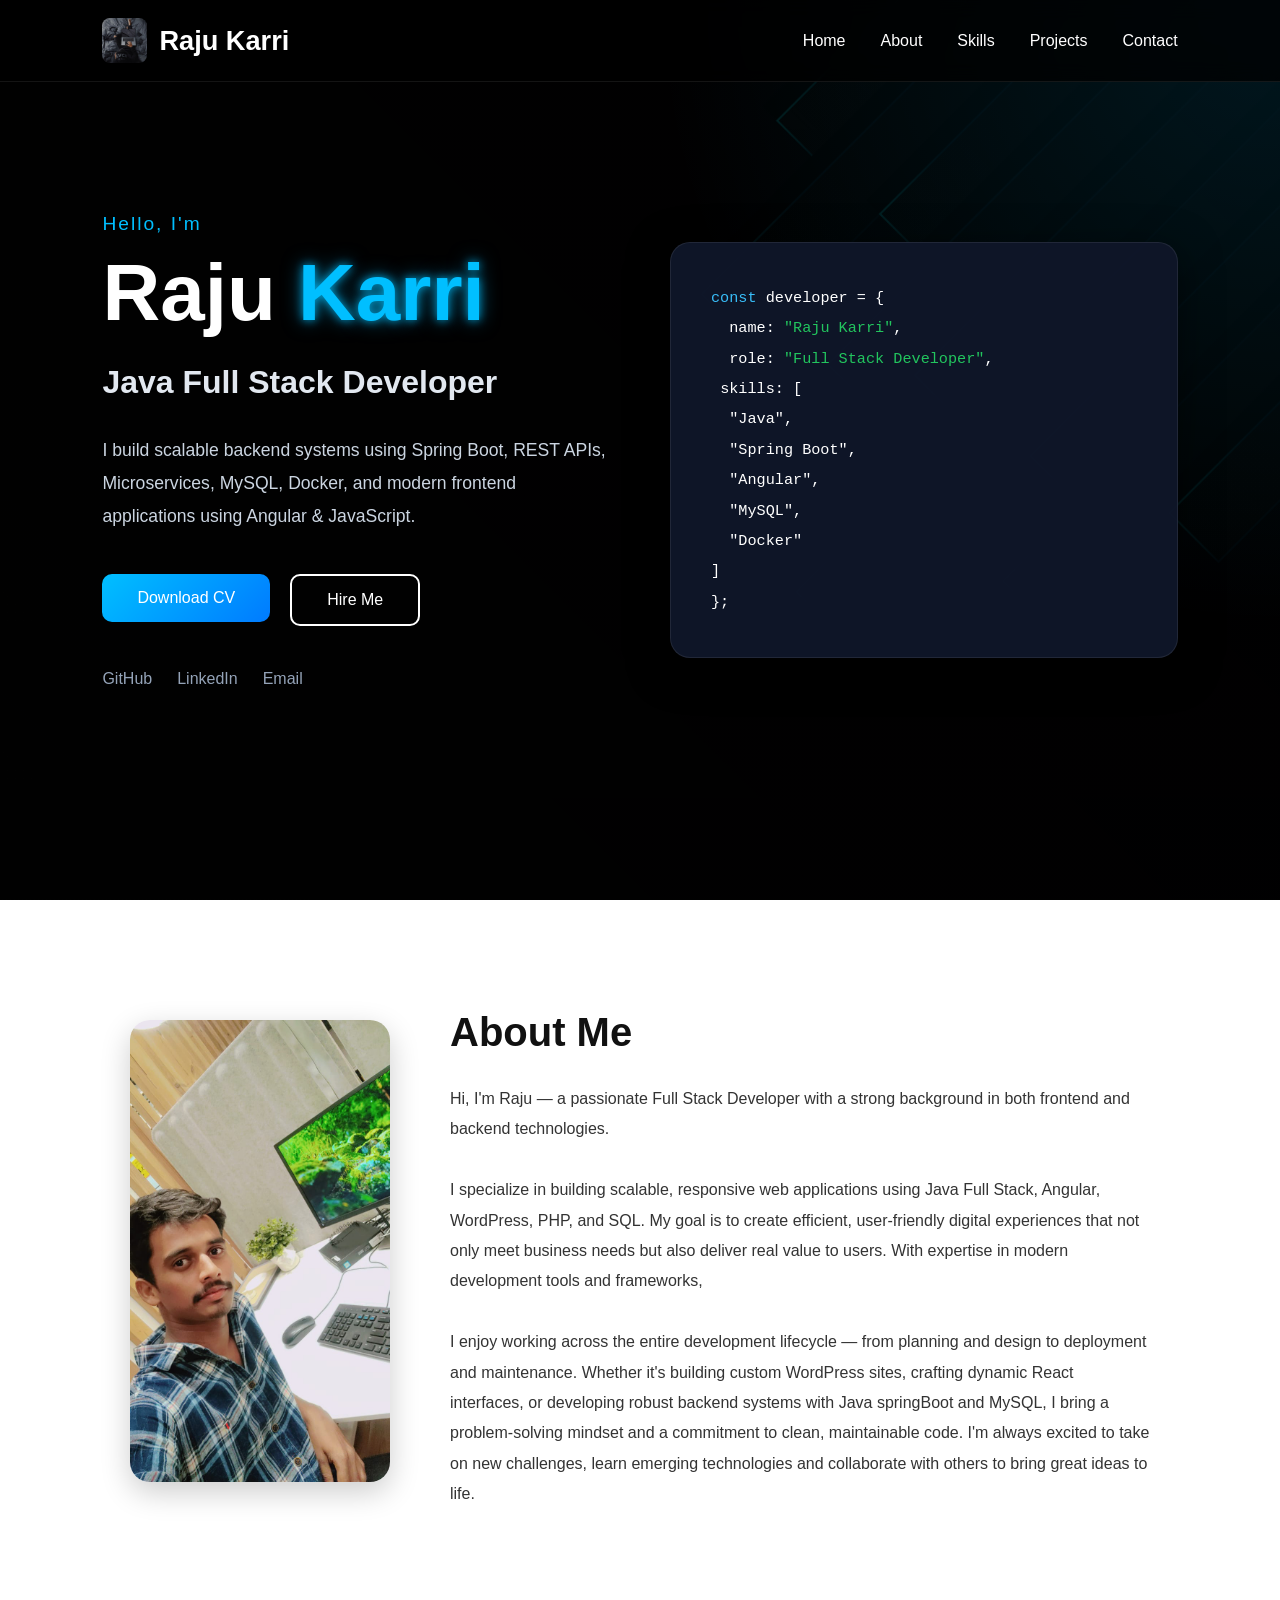
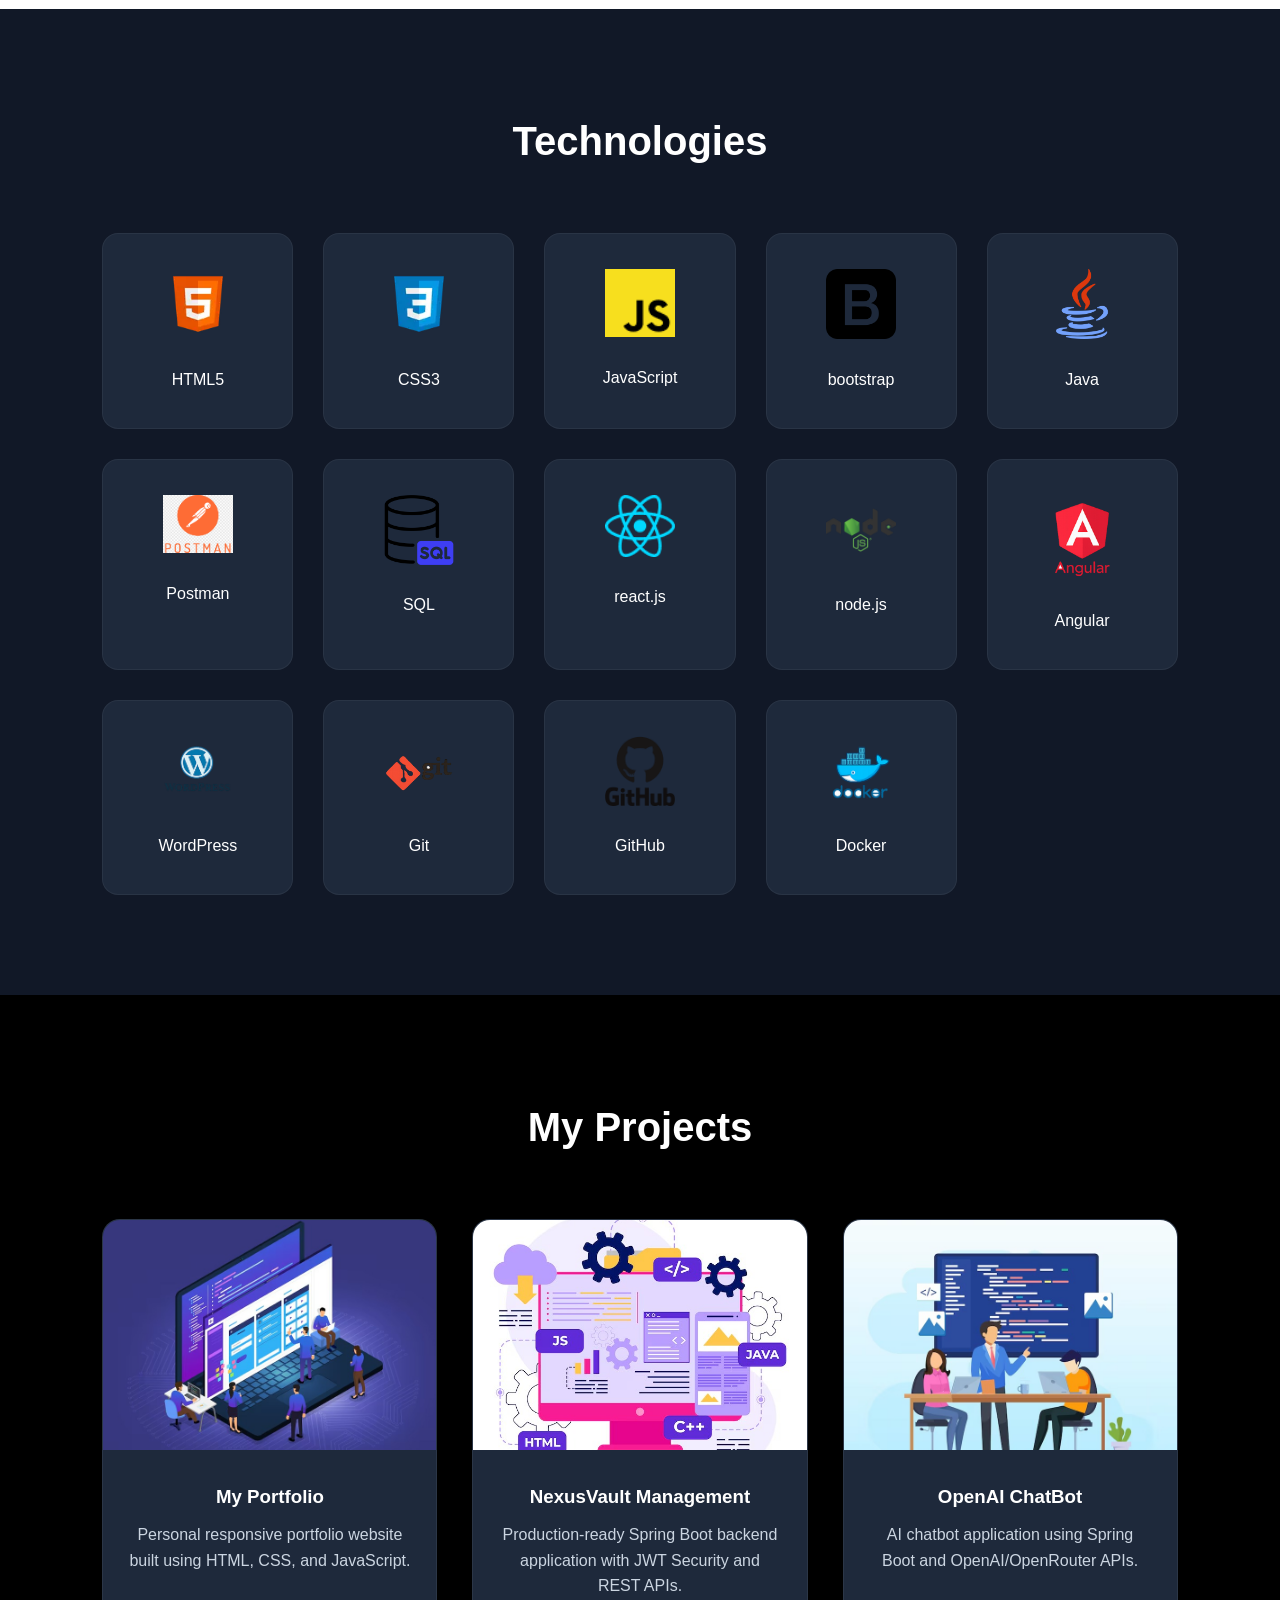
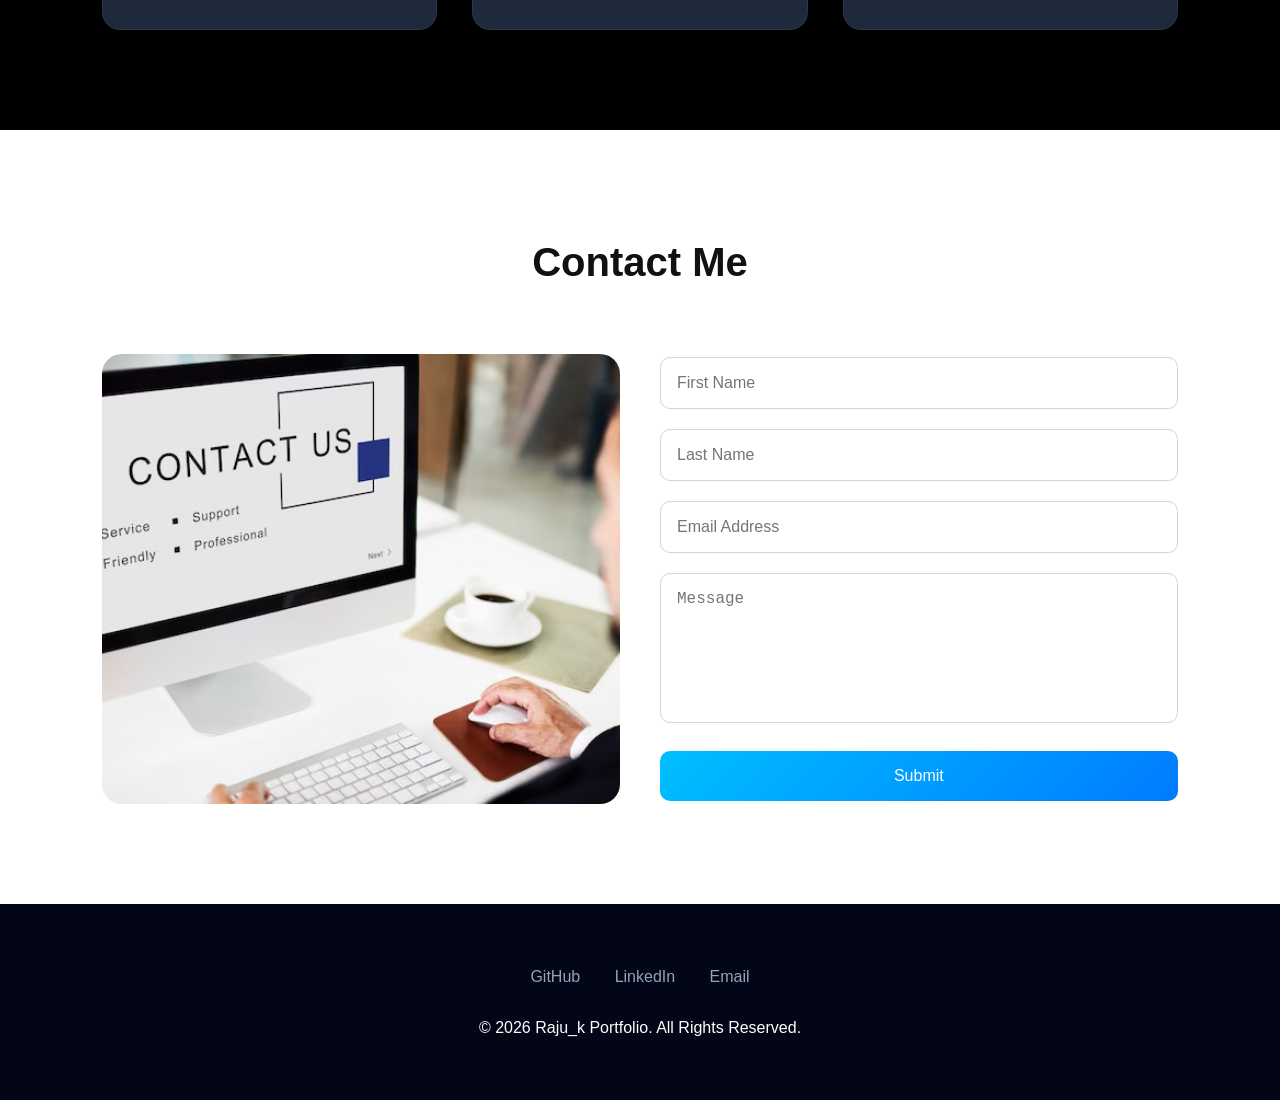
==== index.html @ 3a4597a0 "Rename Portfolio.html to index.html" ====
<!-- index.html -->
<!DOCTYPE html>
<html lang="en">
<head>
  <meta charset="UTF-8" />
  <meta name="viewport" content="width=device-width, initial-scale=1.0"/>
  <title>MyWebsite</title>
 
  <link rel="icon" type="image/x-icon" href="images/Raju bike.jpg">
  <link rel="stylesheet" href="Portfolio.css">
</head>

<body>

  <!-- HEADER -->
  <header class="main-header">

    <div class="logo-container">
      <img src="images/lappy2.jpeg" alt="Logo" class="logo">
      <h1 class="site-name">Raju Karri</h1>
    </div>
<!-- ADD INSIDE HEADER -->

<div class="menu-toggle" id="menu-toggle">
    ☰
</div>
    <nav class="navbar">
      <ul class="nav-links">
        <li><a href="#home">Home</a></li>
        <li><a href="#about">About</a></li>
        <li><a href="#skills">Skills</a></li>
        <li><a href="#projects">Projects</a></li>
        <li><a href="#contact">Contact</a></li>
      </ul>
    </nav>

  </header>

  <!-- HERO SECTION -->
  <!-- PROFESSIONAL HERO SECTION -->

<section class="hero-section" id="home">

    <div class="hero-overlay"></div>

    <div class="hero-container">

        <!-- LEFT CONTENT -->

        <div class="hero-left">

            <p class="intro-text">
                Hello, I'm
            </p>

            <h1 class="hero-title">
                Raju <span>Karri</span>
            </h1>

            <h2 class="hero-role">
                Java Full Stack Developer
            </h2>

            <p class="hero-description">

                I build scalable backend systems using
                Spring Boot, REST APIs, Microservices,
                MySQL, Docker, and modern frontend applications
                using Angular & JavaScript.

            </p>

            <!-- BUTTONS -->

            <div class="hero-buttons">

                <a href="images/Raju Karri.pdf" target="_blank">

                    <button class="btn-primary">
                        Download CV
                    </button>

                </a>

                <a href="#contact">

                    <button class="btn-secondary">
                        Hire Me
                    </button>

                </a>

            </div>

            <!-- SOCIAL LINKS -->

            <div class="hero-socials">

                <a href="https://github.com/raju7k" target="_blank">
                    GitHub
                </a>

                <a href="https://linkedin.com/in/rajuk777" target="_blank">
                    LinkedIn
                </a>

                <a href="mailto:karriraju777@example.com">
                    Email
                </a>

            </div>

        </div>

        <!-- RIGHT IMAGE -->

        <div class="hero-right">

            <div class="developer-card">

<pre>
<span class="code-blue">const</span> developer = {
  name: <span class="code-green">"Raju Karri"</span>,
  role: <span class="code-green">"Full Stack Developer"</span>,
 skills: [
  "Java",
  "Spring Boot",
  "Angular",
  "MySQL",
  "Docker"
]
};
</pre>

            </div>

        </div>

    </div>

</section>

  <!-- ABOUT -->
  <section class="about-section" id="about">
    
    <div class="about-container">

      <div class="passport-photo">
        <img src="images/Raju dp.jpg" alt="Raju Photo">
      </div>

      <div class="about-text" >

       <h2>About Me</h2>

        <p> Hi, I'm Raju — a passionate Full Stack Developer with a strong background in both frontend and backend technologies.<br><br> 
        I specialize in building scalable, responsive web applications using Java Full Stack, Angular, WordPress, PHP, and SQL. My goal is to create efficient, user-friendly digital experiences that not only meet business needs but also deliver real value to users.
       With expertise in modern development tools and frameworks, <br><br>I enjoy working across the entire development lifecycle — from planning and design to deployment and maintenance. Whether it's building custom WordPress sites, crafting dynamic React interfaces, or developing robust backend systems with Java  springBoot and MySQL, 
       I bring a problem-solving mindset and a commitment to clean, maintainable code. I'm always excited to take on new challenges, learn emerging technologies and collaborate with others to bring great ideas to life.</p>

      </div>

    </div>

  </section>

  <!-- SKILLS -->
  <section class="skills-section" id="skills">

    <h2>Technologies</h2>

    <div class="icon-grid">

      <div class="icon-item">
        <img src="images/html.png" alt="">
        <p>HTML5</p>
      </div>

      <div class="icon-item">
        <img src="images/css.png" alt="">
        <p>CSS3</p>
      </div>

      <div class="icon-item">
        <img src="images/js.png" alt="">
        <p>JavaScript</p>
      </div>

      <div class="icon-item">
        <img src="images/bootstrap.png" alt="">
        <p>bootstrap</p>
      </div>


      <div class="icon-item">
        <img src="images/java.png" alt="">
        <p>Java</p>
      </div>

       <div class="icon-item">
        <img src="images/post.png" alt="">
        <p>Postman</p>
      </div>
      
      <div class="icon-item">
        <img src="images/sql.png" alt="">
        <p>SQL</p>
      </div>
        <div class="icon-item">
        <img src="images/react.png" alt="">
        <p>react.js</p>
      </div>
        <div class="icon-item">
        <img src="images/node.png" alt="">
        <p>node.js</p>
      </div>

       <div class="icon-item">
        <img src="images/Angular.png" alt="">
        <p>Angular</p>
      </div>

        <div class="icon-item">
        <img src="images/wordpress.png" alt="">
        <p>WordPress</p>
      </div>
        <div class="icon-item">
        <img src="images/git.png" alt="">
        <p>Git</p>
      </div>

      <div class="icon-item">
        <img src="images/github.png" alt="">
        <p>GitHub</p>
      </div>

      <div class="icon-item">
        <img src="images/docker.png" alt="">
        <p>Docker</p>
      </div>

       

    </div>

  </section>

  <!-- PROJECTS -->
  <section class="project-section" id="projects">

    <h2>My Projects</h2>

    <div class="project-grid">

      <!-- PROJECT 1 -->
      <div class="project-card">

        <img src="images/TeamUI.jpg" alt="Portfolio">

        <h3>
          <a href="https://github.com/raju7k/rajuk" target="_blank">
            My Portfolio
          </a>
        </h3>

        <p>
          Personal responsive portfolio website built using
          HTML, CSS, and JavaScript.
        </p>

      </div>

      <!-- PROJECT 2 -->
      <div class="project-card">

        <img src="images/webDev.jpg" alt="NexusVault">

        <h3>
          <a href="https://github.com/raju7k/nexusVault" target="_blank">
            NexusVault Management
          </a>
        </h3>

        <p>
          Production-ready Spring Boot backend application
          with JWT Security and REST APIs.
        </p>

      </div>

      <!-- PROJECT 3 -->
      <div class="project-card">

        <img src="images/progDev.jpg" alt="ChatBot">

        <h3>
          <a href="https://github.com/raju7k/nexusVault" target="_blank">
            OpenAI ChatBot
          </a>
        </h3>

        <p>
          AI chatbot application using Spring Boot and
          OpenAI/OpenRouter APIs.
        </p>

      </div>

    </div>

  </section>

  <!-- CONTACT -->
  <section class="contact-section" id="contact">

    <h2>Contact Me</h2>

    <div class="contact-container">

      <div class="image-container"></div>

      <div class="form-container">

        <form id="contactForm">

         <input type="text" id="firstName" placeholder="First Name" required>
         <input type="text" id="lastName" placeholder="Last Name" required>
         <input type="email" id="email" placeholder="Email Address" required>
         <textarea id="message" placeholder="Message"></textarea>
          <button type="submit">Submit</button>

        </form>

      </div>

    </div>

  </section>

  <!-- FOOTER -->
  <footer>

    <div class="social-links">

      <a href="https://github.com/raju7k" target="_blank">
        GitHub
      </a>

      <a href="https://linkedin.com/in/rajuk777" target="_blank">
        LinkedIn
      </a>

      <a href="mailto:karriraju777@example.com">
        Email
      </a>

    </div>

    <p>
      © 2026 Raju_k Portfolio. All Rights Reserved.
    </p>

  </footer>
<script src="contact.js"></script>
</body>
</html>
---- Portfolio.css ----
/* ========================================= */
/* GLOBAL STYLES */
/* ========================================= */

*{
    margin:0;
    padding:0;
    box-sizing:border-box;
}

html{
    scroll-behavior:smooth;
}

body{
    font-family:'Segoe UI',sans-serif;
    line-height:1.6;
    background:#0f172a;
    color:#ffffff;
    overflow-x:hidden;
}

/* ========================================= */
/* HEADER */
/* ========================================= */

.main-header{

    position:fixed;
    top:0;
    left:0;

    width:100%;

    z-index:1000;

    display:flex;
    justify-content:space-between;
    align-items:center;

    padding:18px 8%;

    background:rgba(0,0,0,0.75);

    backdrop-filter:blur(10px);

    border-bottom:1px solid rgba(255,255,255,0.08);
}

.logo-container{
    display:flex;
    align-items:center;
}

.logo{
    width:45px;
    height:45px;
    object-fit:cover;
    border-radius:8px;
    margin-right:12px;
}

.site-name{
    color:white;
    font-size:1.7rem;
    font-weight:700;
}

.nav-links{
    display:flex;
    list-style:none;
    gap:35px;
}

.nav-links a{

    color:white;

    text-decoration:none;

    font-size:1rem;

    transition:0.3s;
}

.nav-links a:hover{
    color:#00bfff;
}

/* ========================================= */
/* MOBILE MENU */
/* ========================================= */

.menu-toggle{
    display:none;
    font-size:2rem;
    color:white;
    cursor:pointer;
}

/* ========================================= */
/* HERO SECTION */
/* ========================================= */

.hero-section{

    position:relative;

    min-height:100vh;

    display:flex;
    justify-content:center;
    align-items:center;

    overflow:hidden;

    background:
    linear-gradient(rgba(0,0,0,0.88),
    rgba(0,0,0,0.92)),
    url('images/bg.jpg');

    background-size:cover;
    background-position:center;

    padding:120px 8%;
}

.hero-overlay{

    position:absolute;
    inset:0;

    background:
    radial-gradient(circle at top right,
    rgba(0,191,255,0.12),
    transparent 40%);
}

.hero-container{

    position:relative;
    z-index:2;

    width:100%;
    max-width:1400px;

    display:flex;
    justify-content:space-between;
    align-items:center;

    gap:60px;

    margin:auto;
}

/* LEFT SIDE */

.hero-left{

    flex:1;

    max-width:650px;
}

.intro-text{

    color:#00bfff;

    font-size:1.2rem;

    margin-bottom:10px;

    letter-spacing:2px;
}

.hero-title{

    font-size:5rem;

    font-weight:800;

    line-height:1.1;

    color:white;
}

.hero-title span{

    color:#00bfff;

    text-shadow:
    0 0 10px rgba(0,191,255,0.8),
    0 0 20px rgba(0,191,255,0.5);
}

.hero-role{

    font-size:2rem;

    margin-top:20px;

    color:#e2e8f0;
}

.hero-description{

    margin-top:25px;

    line-height:1.9;

    color:#cbd5e1;

    font-size:1.1rem;
}

/* HERO BUTTONS */

.hero-buttons{

    margin-top:40px;

    display:flex;

    gap:20px;

    flex-wrap:wrap;
}

.btn-primary,
.btn-secondary{

    padding:15px 35px;

    border-radius:10px;

    border:none;

    cursor:pointer;

    font-size:1rem;

    transition:0.3s;
}

.btn-primary{

    background:linear-gradient(
    135deg,
    #00bfff,
    #007bff);

    color:white;
}

.btn-primary:hover{

    transform:translateY(-3px);

    box-shadow:
    0 10px 25px rgba(0,191,255,0.3);
}

.btn-secondary{

    background:transparent;

    border:2px solid white;

    color:white;
}

.btn-secondary:hover{

    background:white;

    color:black;
}

/* SOCIAL LINKS */

.hero-socials{

    margin-top:40px;

    display:flex;

    gap:25px;

    flex-wrap:wrap;
}

.hero-socials a{

    color:#94a3b8;

    text-decoration:none;

    transition:0.3s;
}

.hero-socials a:hover{
    color:#00bfff;
}

/* RIGHT SIDE */

.hero-right{

    flex:1;

    display:flex;

    justify-content:center;
    align-items:center;
}

/* CODE CARD */

.developer-card{

    width:100%;

    max-width:520px;

    background:rgba(15,23,42,0.95);

    border:1px solid rgba(255,255,255,0.08);

    border-radius:20px;

    padding:40px;

    overflow-x:auto;

    box-shadow:
    0 10px 40px rgba(0,0,0,0.5);

    animation:floatCard 4s ease-in-out infinite;
}

@keyframes floatCard{

    0%{
        transform:translateY(0px);
    }

    50%{
        transform:translateY(-10px);
    }

    100%{
        transform:translateY(0px);
    }
}

.developer-card pre{

    margin:0;

    white-space:pre-wrap;

    word-break:break-word;

    color:white;

    font-size:0.95rem;

    line-height:2;

    font-family:Consolas, monospace;
}

.code-blue{
    color:#38bdf8;
}

.code-green{
    color:#22c55e;
}

/* ========================================= */
/* ABOUT SECTION */
/* ========================================= */

.about-section{

    padding:100px 8%;

    background:#ffffff;

    color:#111;
}

.about-container{

    display:flex;
    justify-content:center;
    align-items:center;

    gap:60px;

    flex-wrap:wrap;
}

.passport-photo img{

    width:260px;

    border-radius:20px;

    box-shadow:
    0 10px 30px rgba(0,0,0,0.2);
}

.about-text{
    max-width:700px;
}

.about-text h2{

    font-size:2.5rem;

    margin-bottom:20px;
}

.about-text p{

    font-size:1rem;

    line-height:1.9;

    color:#333;
}

/* ========================================= */
/* SKILLS SECTION */
/* ========================================= */

.skills-section{

    padding:100px 8%;

    background:#111827;
}

.skills-section h2{

    text-align:center;

    font-size:2.5rem;

    margin-bottom:60px;
}

.icon-grid{

    display:grid;

    grid-template-columns:
    repeat(auto-fit,minmax(180px,1fr));

    gap:30px;
}

.icon-item{

    background:#1e293b;

    padding:35px 25px;

    border-radius:16px;

    text-align:center;

    transition:0.3s;

    border:1px solid rgba(255,255,255,0.05);
}

.icon-item:hover{

    transform:translateY(-8px);

    background:#0f172a;
}

.icon-item img{

    width:70px;

    margin-bottom:20px;
}

.icon-item p{

    color:white;

    font-size:1rem;
}

/* ========================================= */
/* PROJECT SECTION */
/* ========================================= */

.project-section{

    padding:100px 8%;

    background:#000000;
}

.project-section h2{

    text-align:center;

    font-size:2.5rem;

    margin-bottom:60px;
}

.project-grid{

    display:grid;

    grid-template-columns:
    repeat(auto-fit,minmax(320px,1fr));

    gap:35px;
}

.project-card{

    background:#1e293b;

    border-radius:18px;

    overflow:hidden;

    transition:0.3s;

    border:1px solid rgba(255,255,255,0.06);
}

.project-card:hover{

    transform:translateY(-8px);

    box-shadow:
    0 15px 35px rgba(0,0,0,0.3);
}

.project-card img{

    width:100%;

    height:230px;

    object-fit:cover;
}

.project-card h3{

    text-align:center;

    margin:25px 0 10px;
}

.project-card h3 a{

    color:white;

    text-decoration:none;
}

.project-card h3 a:hover{
    color:#00bfff;
}

.project-card p{

    text-align:center;

    padding:0 25px 30px;

    color:#cbd5e1;
}

/* ========================================= */
/* CONTACT SECTION */
/* ========================================= */

.contact-section{

    padding:100px 8%;

    background:#ffffff;

    color:#111;
}

.contact-section h2{

    text-align:center;

    font-size:2.5rem;

    margin-bottom:60px;
}

.contact-container{

    display:flex;

    gap:40px;

    flex-wrap:wrap;
}

.image-container{

    flex:1;

    min-height:450px;

    background:url('images/contact.jpg');

    background-size:cover;
    background-position:center;

    border-radius:20px;
}

.form-container{

    flex:1;

    display:flex;
    align-items:center;
}

form{
    width:100%;
}

form input,
form textarea{

    width:100%;

    padding:16px;

    margin-bottom:20px;

    border:1px solid #d1d5db;

    border-radius:10px;

    font-size:1rem;
}

form textarea{

    height:150px;

    resize:none;
}

form button{

    width:100%;

    padding:16px;

    border:none;

    border-radius:10px;

    background:linear-gradient(
    135deg,
    #00bfff,
    #007bff);

    color:white;

    font-size:1rem;

    cursor:pointer;

    transition:0.3s;
}

form button:hover{

    transform:translateY(-3px);
}

/* ========================================= */
/* FOOTER */
/* ========================================= */

footer{

    background:#020617;

    color:white;

    text-align:center;

    padding:60px 20px;
}

.social-links{

    margin-bottom:25px;
}

.social-links a{

    color:#94a3b8;

    margin:0 15px;

    text-decoration:none;

    transition:0.3s;
}

.social-links a:hover{
    color:#00bfff;
}

/* ========================================= */
/* RESPONSIVE */
/* ========================================= */

@media(max-width:992px){

    .hero-container{
        flex-direction:column;
        text-align:center;
    }

    .hero-left,
    .hero-right{
        width:100%;
    }

    .hero-buttons{
        justify-content:center;
    }

    .hero-socials{
        justify-content:center;
    }

    .hero-title{
        font-size:3.5rem;
    }

    .hero-role{
        font-size:1.5rem;
    }

    .about-container{
        flex-direction:column;
        text-align:center;
    }

    .contact-container{
        flex-direction:column;
    }
}

@media(max-width:768px){

    .menu-toggle{
        display:block;
    }

    .navbar{

        position:absolute;

        top:80px;
        right:20px;

        width:220px;
    }

    .nav-links{

        display:none;

        flex-direction:column;

        background:#111827;

        padding:20px;

        border-radius:12px;

        gap:20px;
    }

    .main-header:hover .nav-links{
        display:flex;
    }

    .hero-title{
        font-size:2.8rem;
    }

    .hero-role{
        font-size:1.2rem;
    }

    .developer-card pre{
        font-size:0.8rem;
    }

    .skills-section,
    .about-section,
    .project-section,
    .contact-section{
        padding:80px 20px;
    }
}
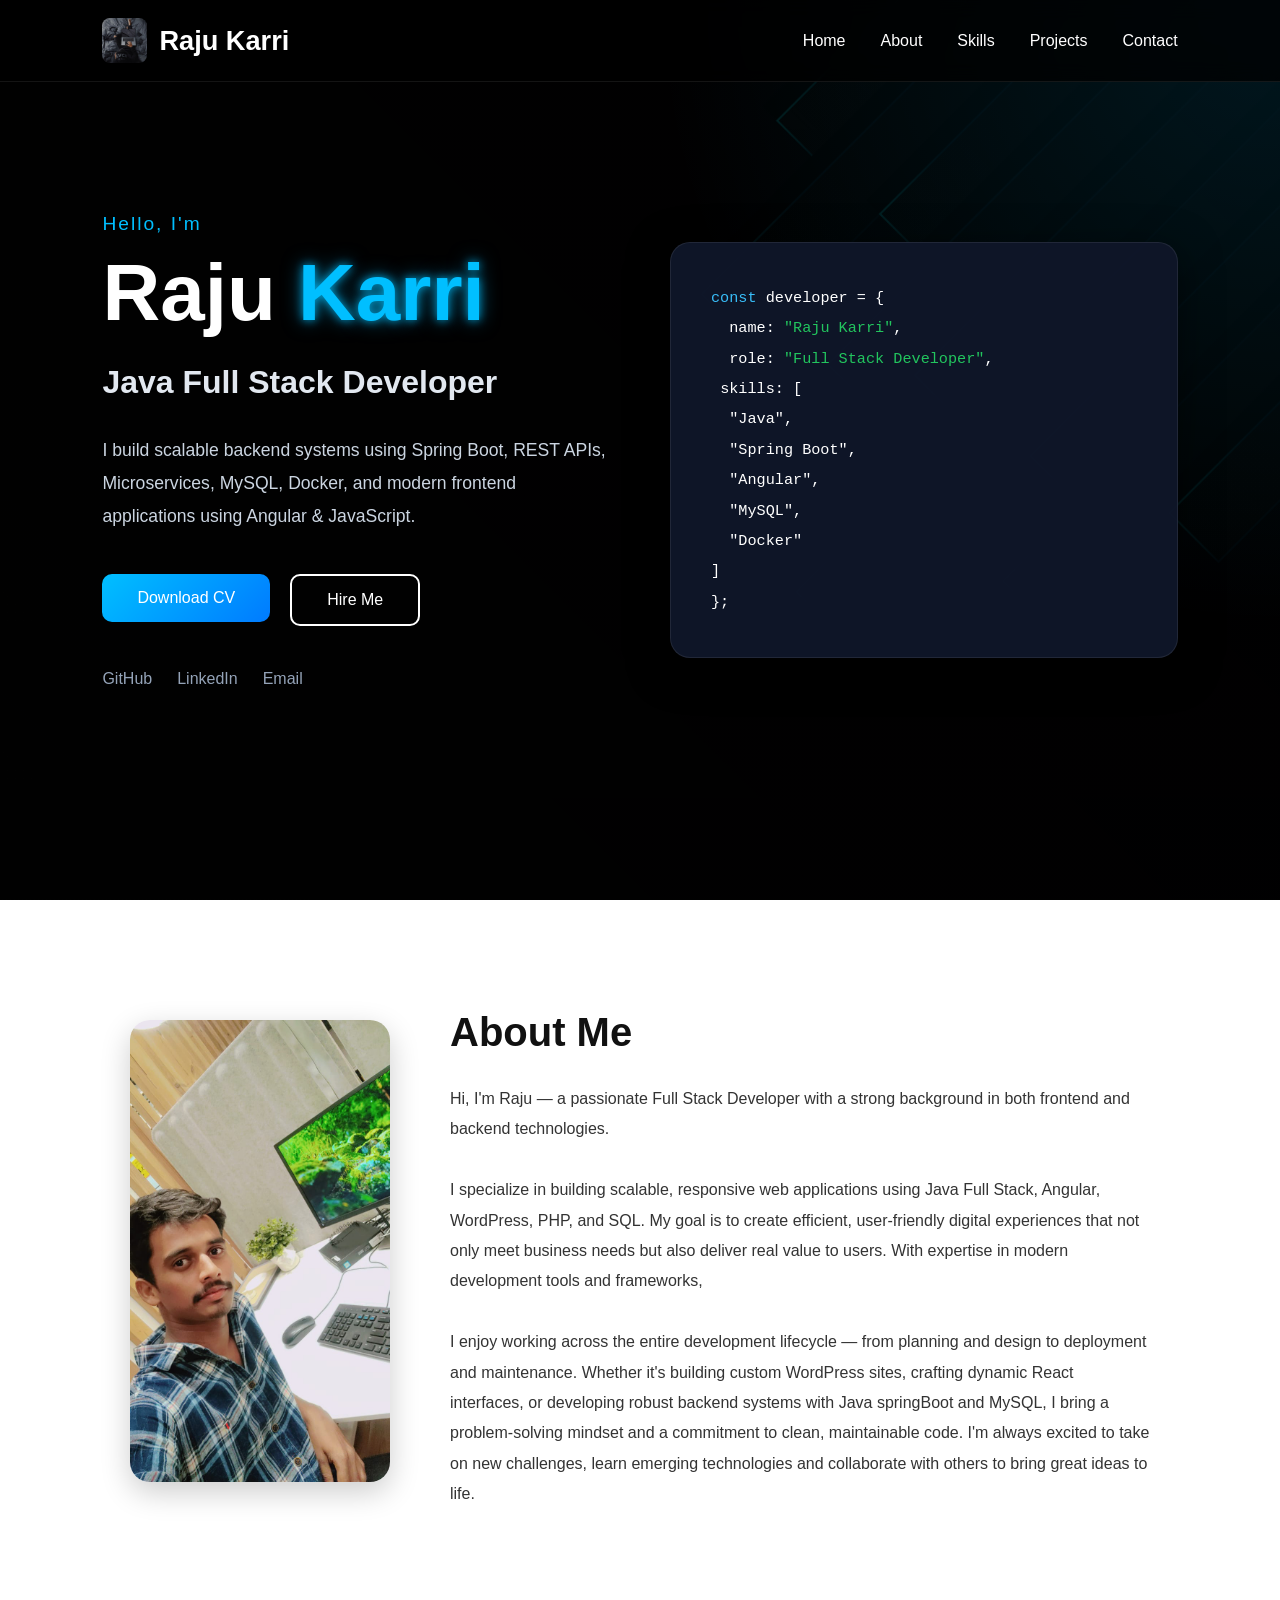
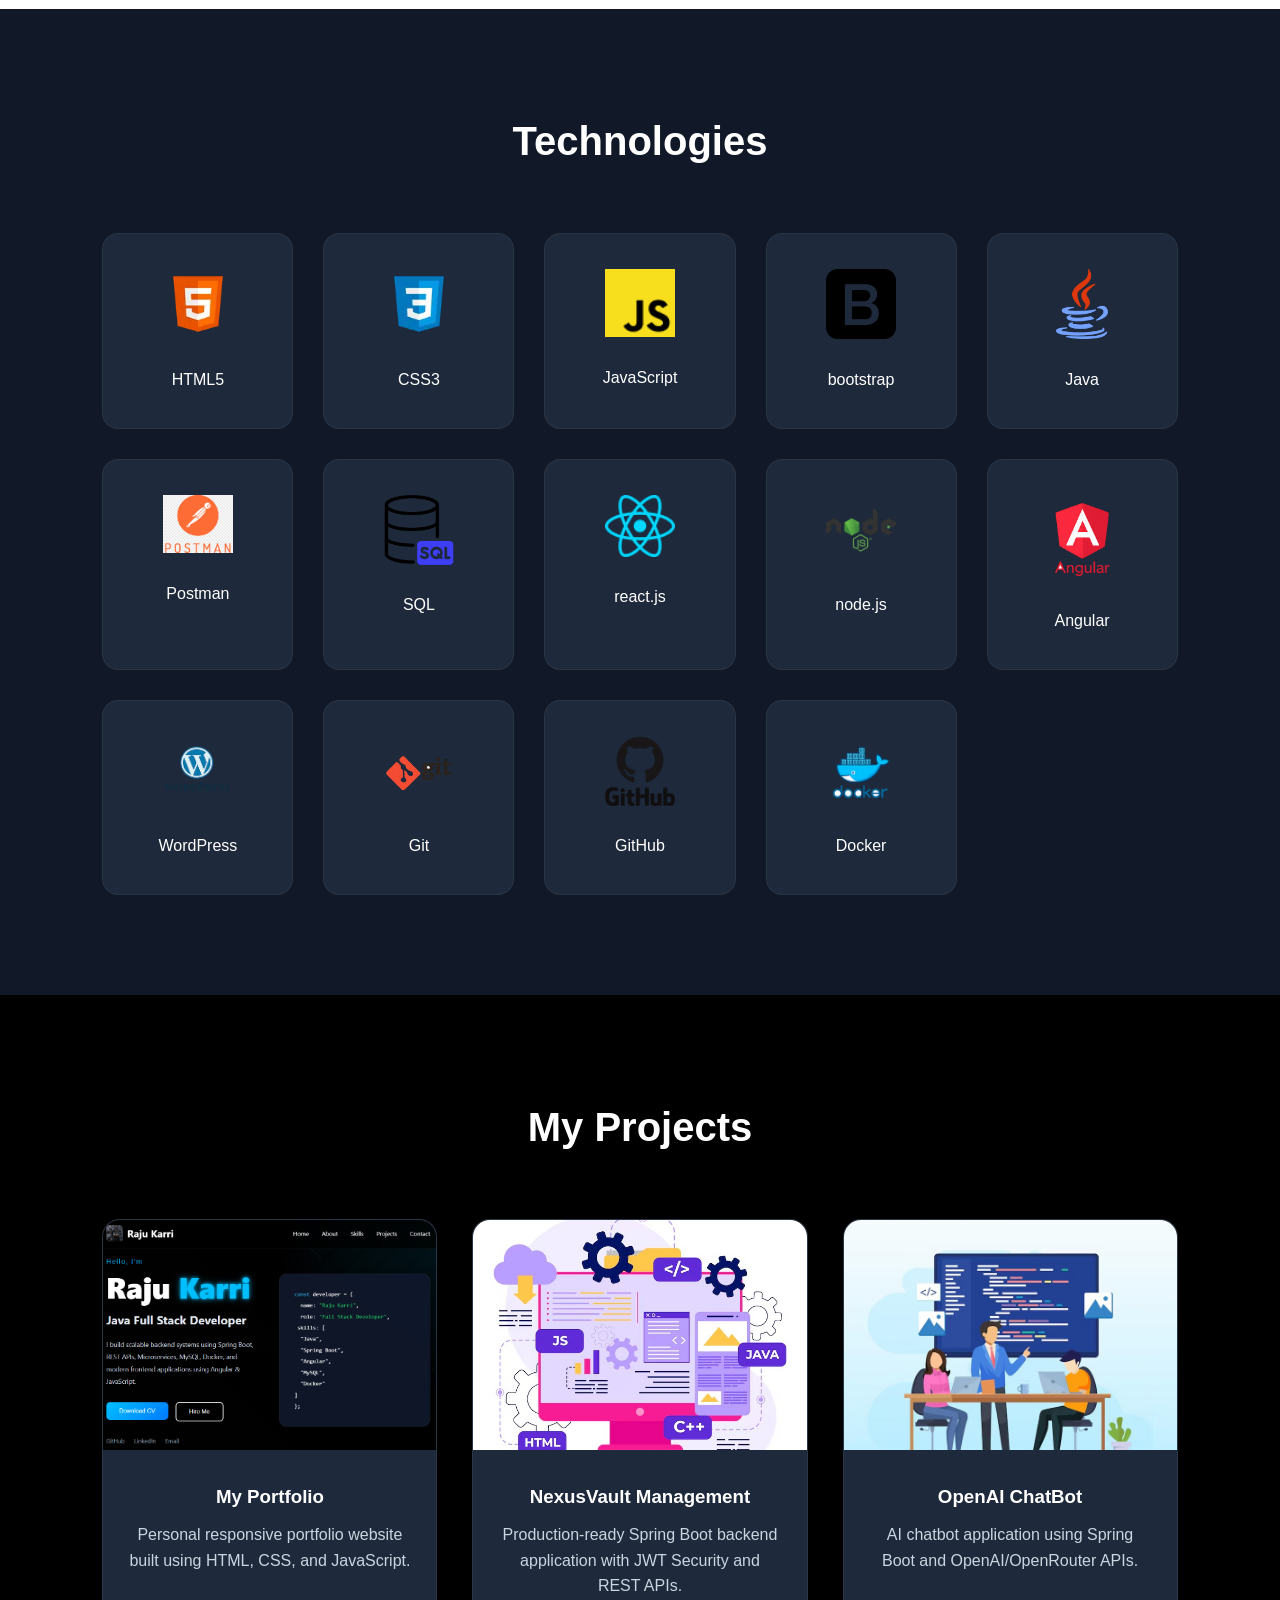
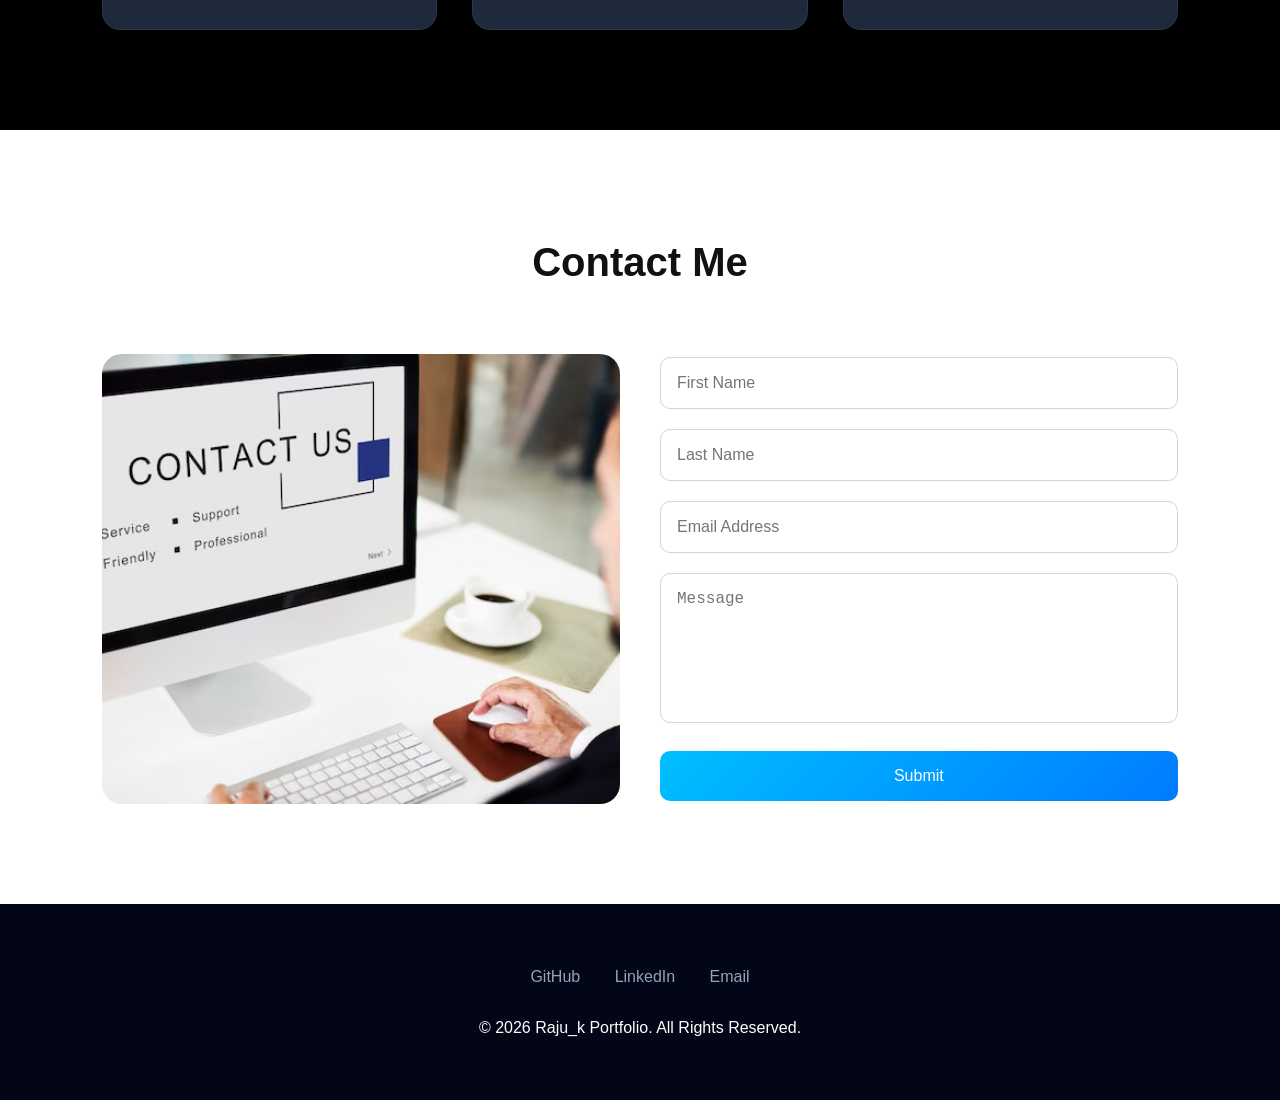
==== commit 7cf1ae9e: "Add Project images" ====
--- a/index.html
+++ b/index.html
@@ -255,7 +255,7 @@
       <!-- PROJECT 1 -->
       <div class="project-card">
 
-        <img src="images/TeamUI.jpg" alt="Portfolio">
+        <img src="images/MyWebsite.png" alt="Portfolio">
 
         <h3>
           <a href="https://github.com/raju7k/rajuk" target="_blank">
